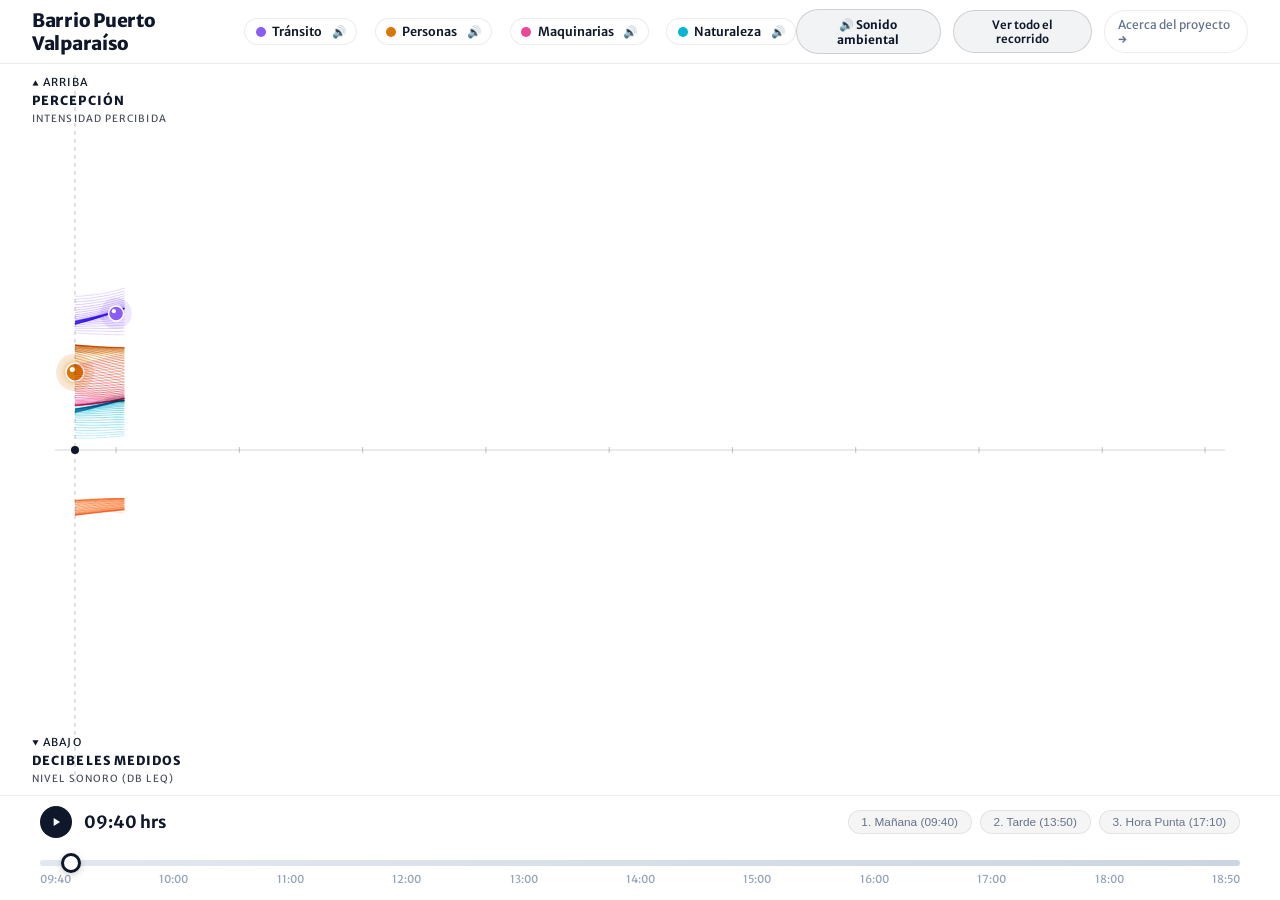
==== index.html @ 9176798b "feat: integracion de pistas de audio reales por categoria con modulacion dinamica y reproduccion sim" ====
<!DOCTYPE html>
<html lang="es">
<head>
  <meta charset="UTF-8">
  <meta name="viewport" content="width=device-width, initial-scale=1.0">
  <title>Entre lo que suena y lo que sentimos — Paisaje Sonoro Barrio Puerto</title>
  <link rel="preconnect" href="https://fonts.googleapis.com">
  <link rel="preconnect" href="https://fonts.gstatic.com" crossorigin>
  <link href="https://fonts.googleapis.com/css2?family=Merriweather+Sans:ital,wght@0,300..800;1,300..800&display=swap" rel="stylesheet">
  <link rel="stylesheet" href="css/style.css">
  <script src="assets/data/data.js" defer></script>
  <script src="js/script.js" defer></script>
</head>

<body>
  <div class="app-container">

    <!-- BARRA SUPERIOR MINIMALISTA -->
    <header class="top-header">
      <div class="brand-block">
        <h1 class="brand-title">Barrio Puerto Valparaíso</h1>
      </div>

      <!-- Leyenda de Categorías Sonoras con Filtro y Silenciador -->
      <nav class="top-categories-legend" aria-label="Categorías sonoras y silenciadores">
        <div class="cat-legend-item active" data-category="transito" title="Clic para silenciar o activar Tránsito (Vehículos, micros)" role="button" tabindex="0">
          <span class="cat-color-dot" style="background-color: var(--color-transito);"></span>
          <span class="cat-name">Tránsito</span>
          <span class="cat-sound-icon" id="sound-icon-transito">🔊</span>
        </div>
        <div class="cat-legend-item active" data-category="personas" title="Clic para silenciar o activar Personas (Voces, cantores, charlas)" role="button" tabindex="0">
          <span class="cat-color-dot" style="background-color: var(--color-personas);"></span>
          <span class="cat-name">Personas</span>
          <span class="cat-sound-icon" id="sound-icon-personas">🔊</span>
        </div>
        <div class="cat-legend-item active" data-category="maquinarias" title="Clic para silenciar o activar Maquinarias (Lanchas, grúas, cortinas)" role="button" tabindex="0">
          <span class="cat-color-dot" style="background-color: var(--color-maquinarias);"></span>
          <span class="cat-name">Maquinarias</span>
          <span class="cat-sound-icon" id="sound-icon-maquinarias">🔊</span>
        </div>
        <div class="cat-legend-item active" data-category="naturaleza" title="Clic para silenciar o activar Naturaleza (Oleaje, viento marino)" role="button" tabindex="0">
          <span class="cat-color-dot" style="background-color: var(--color-naturaleza);"></span>
          <span class="cat-name">Naturaleza</span>
          <span class="cat-sound-icon" id="sound-icon-naturaleza">🔊</span>
        </div>
      </nav>

      <div class="top-actions">
        <button id="btn-toggle-sound" class="btn-toggle-sound" title="Activar / Silenciar audio del paisaje sonoro">🔊 Sonido ambiental</button>
        <button id="btn-toggle-journey" class="btn-toggle-journey" title="Ver todo el recorrido completo del día">Ver todo el recorrido</button>
        <a href="about.html" class="btn-about-link">Acerca del proyecto →</a>
      </div>
    </header>

    <!-- LIENZO BLANCO CENTRAL: ONDAS DE ACUARELA Y NODOS -->
    <main class="watercolor-stage" id="stage-container">
      <canvas id="watercolor-canvas"></canvas>

      <!-- Referencias del Eje Central -->
      <aside class="axis-reference-labels" aria-hidden="true">
        <div class="axis-ref-top">
          <span>▲ ARRIBA</span>
          <strong>Percepción</strong>
          <span class="axis-sub-label">Intensidad Percibida</span>
        </div>
        <div class="axis-ref-bottom">
          <span>▼ ABAJO</span>
          <strong>Decibeles Medidos</strong>
          <span class="axis-sub-label">Nivel Sonoro (dB Leq)</span>
        </div>
      </aside>

      <!-- Tooltip Flotante al pasar el cursor sobre los Nodos (Ficha de Datos Completa) -->
      <article class="node-tooltip-card" id="node-tooltip" role="tooltip" aria-hidden="true">
        <header class="tooltip-header">
          <div class="tooltip-header-left">
            <span class="tooltip-id-badge" id="tooltip-id-badge">BP-01</span>
            <span class="tooltip-time" id="tooltip-time">10:35 hrs</span>
          </div>
          <span class="tooltip-sector" id="tooltip-sector">Muelle Prat</span>
        </header>

        <div class="tooltip-category-row">
          <div class="tooltip-category-tag" id="tooltip-category-tag">
            <span class="cat-color-dot" id="tooltip-cat-dot"></span>
            <span id="tooltip-cat-name">Tránsito</span>
          </div>
          <span class="tooltip-secondary-tag" id="tooltip-secondary-tag" style="display: none;"></span>
        </div>

        <div class="tooltip-source-box" id="tooltip-source-box">
          <span class="tooltip-meta-title">Fuente Sonora Registrada:</span>
          <p class="tooltip-fuente-name" id="tooltip-fuente-name">Paso de micros y camiones</p>
        </div>

        <div class="tooltip-intensity-stat" id="tooltip-intensity-box">
          <div class="tooltip-intensity-main">
            <span class="tooltip-meta-title">Intensidad Percibida:</span>
            <strong id="tooltip-intensity-level">Alta (Gran Calibre, 95 mm)</strong>
          </div>
          <span class="tooltip-percentage-text" id="tooltip-percentage-text">46.9% de las personas registraron este nivel</span>
        </div>

        <blockquote class="tooltip-quote" id="tooltip-quote">
          «Tránsito vehicular y lanchas de fondo...»
        </blockquote>

        <div class="tooltip-table-grid" id="tooltip-table-grid">
          <div class="tooltip-grid-item" id="tooltip-grid-flujo">
            <span class="tooltip-grid-label">Flujo urbano</span>
            <strong class="tooltip-grid-val" id="tooltip-flujo-val">Peatonal Medio • Vehicular Alto</strong>
          </div>
          <div class="tooltip-grid-item" id="tooltip-grid-instrumento">
            <span class="tooltip-grid-label">Sonómetro</span>
            <strong class="tooltip-grid-val" id="tooltip-instrumento-val">Decibel Meter</strong>
          </div>
        </div>

        <footer class="tooltip-db-compare">
          <div class="tooltip-db-meta">
            <span>Decibeles medidos:</span>
            <span class="tooltip-db-range" id="tooltip-db-range">Mín: 54.0 dB | Máx: 70.0 dB</span>
          </div>
          <strong class="tooltip-db-number" id="tooltip-db-val">62.0 dB</strong>
        </footer>
      </article>
    </main>

    <!-- SLIDER INFERIOR DE TIEMPO INTERACTIVO -->
    <footer class="timeline-slider-dock" aria-label="Control temporal de la visualización">
      
      <div class="slider-meta-controls">
        <div class="slider-play-group">
          <button id="btn-play-pause" class="btn-play-pause" aria-label="Reproducir línea temporal" title="Reproducir / Pausar">
            <svg id="play-icon" class="btn-play-icon" viewBox="0 0 24 24">
              <path d="M8 5v14l11-7z"/>
            </svg>
            <svg id="pause-icon" class="btn-play-icon" viewBox="0 0 24 24" style="display: none;">
              <path d="M6 19h4V5H6v14zm8-14v14h4V5h-4z"/>
            </svg>
          </button>
          <span class="current-time-readout" id="current-time-text">09:40 hrs</span>
        </div>

        <!-- Chips de Acceso a Momentos Clave del Día -->
        <div class="moments-chips" role="group" aria-label="Seleccionar franja horaria">
          <button class="moment-chip" data-time-target="09:40">1. Mañana (09:40)</button>
          <button class="moment-chip" data-time-target="13:50">2. Tarde (13:50)</button>
          <button class="moment-chip" data-time-target="17:10">3. Hora Punta (17:10)</button>
        </div>
      </div>

      <!-- Barra Deslizadora (Slider) -->
      <div class="slider-track-container">
        <input 
          type="range" 
          id="time-slider" 
          class="time-range-slider" 
          min="570" 
          max="1130" 
          step="2" 
          value="580" 
          aria-label="Deslizar horario del paisaje sonoro"
        >

        <div class="slider-time-ticks">
          <span class="tick-mark" data-val="580">09:40</span>
          <span class="tick-mark" data-val="600">10:00</span>
          <span class="tick-mark" data-val="660">11:00</span>
          <span class="tick-mark" data-val="720">12:00</span>
          <span class="tick-mark" data-val="780">13:00</span>
          <span class="tick-mark" data-val="840">14:00</span>
          <span class="tick-mark" data-val="900">15:00</span>
          <span class="tick-mark" data-val="960">16:00</span>
          <span class="tick-mark" data-val="1020">17:00</span>
          <span class="tick-mark" data-val="1080">18:00</span>
          <span class="tick-mark" data-val="1130">18:50</span>
        </div>
      </div>

    </footer>

    <!-- REPRODUCTORES DE AUDIO PROCEDURAL / AMBIENTAL DEL PAISAJE SONORO -->
    <div id="soundscape-audio-tracks" style="display: none;" aria-hidden="true">
      <audio id="audio-transito" preload="auto" loop src="assets/sonidos/video%20transito.mp3"></audio>
      <audio id="audio-personas" preload="auto" loop src="assets/sonidos/video%20personas%20sonido.mp3"></audio>
      <audio id="audio-maquinarias" preload="auto" loop src="assets/sonidos/video%20maquinarias.mp3"></audio>
      <audio id="audio-naturaleza" preload="auto" loop src="assets/sonidos/video%20naturaleza.mp3"></audio>
    </div>

  </div>
</body>
</html>
---- css/style.css ----
/* ==========================================================================
   PAISAJE SONORO DEL BARRIO PUERTO — VALPARAÍSO
   Ondas de Filamentos Generativos (Seda / Guilloché / Moiré)
   Una onda por tipo de sonido + Crecimiento temporal progresivo
   Tipografía Oficial: Merriweather Sans (con títulos en Negrita / Bold)
   ========================================================================== */

@import url('https://fonts.googleapis.com/css2?family=Merriweather+Sans:ital,wght@0,300..800;1,300..800&display=swap');

:root {
  --bg-canvas: #FFFFFF;
  --bg-surface: rgba(255, 255, 255, 0.96);
  --border-subtle: rgba(15, 23, 42, 0.08);
  --border-medium: rgba(15, 23, 42, 0.16);
  
  --text-main: #0F172A;
  --text-muted: #64748B;
  --text-light: #94A3B8;

  /* Paleta Oficial de Filamentos */
  --color-transito: #8B5CF6;     /* Morado Tránsito */
  --color-personas: #D97706;     /* Amarillo Mostaza Personas */
  --color-maquinarias: #EC4899;  /* Rosado Fucsia Maquinarias */
  --color-naturaleza: #06B6D4;   /* Cian Marino Naturaleza */
  --color-decibel: #F97316;      /* Naranja Acústico Decibeles */

  /* Tipografía Merriweather Sans unificada */
  --font-main: "Merriweather Sans", -apple-system, BlinkMacSystemFont, "Segoe UI", Roboto, sans-serif;
  --font-serif: "Merriweather Sans", sans-serif;
  --font-sans: "Merriweather Sans", -apple-system, BlinkMacSystemFont, "Segoe UI", Roboto, sans-serif;
  --font-mono: "Merriweather Sans", "SF Mono", "Fira Code", monospace;

  --transition-smooth: 0.25s cubic-bezier(0.16, 1, 0.3, 1);
  --radius-full: 9999px;
  --shadow-popup: 0 12px 32px -4px rgba(15, 23, 42, 0.16);
}

*, *::before, *::after {
  box-sizing: border-box;
  margin: 0;
  padding: 0;
}

html, body {
  width: 100%;
  height: 100%;
  overflow: hidden;
  background-color: var(--bg-canvas);
  color: var(--text-main);
  font-family: var(--font-main);
  -webkit-font-smoothing: antialiased;
}

h1, h2, h3, h4, h5, h6 {
  font-family: var(--font-main);
  font-weight: 700;
  letter-spacing: -0.015em;
}

.app-container {
  display: flex;
  flex-direction: column;
  width: 100vw;
  height: 100vh;
  position: relative;
  background: #FFFFFF;
}

/* ==========================================================================
   BARRA SUPERIOR MINIMALISTA
   ========================================================================== */
.top-header {
  position: absolute;
  top: 0;
  left: 0;
  right: 0;
  height: 64px;
  padding: 0 2rem;
  display: flex;
  align-items: center;
  justify-content: space-between;
  z-index: 30;
  background: rgba(255, 255, 255, 0.94);
  backdrop-filter: blur(10px);
  border-bottom: 1px solid var(--border-subtle);
}

.brand-block {
  display: flex;
  align-items: baseline;
  gap: 0.85rem;
}

.brand-title {
  font-family: var(--font-main);
  font-size: 1.15rem;
  font-weight: 800;
  color: var(--text-main);
  letter-spacing: -0.015em;
}

.brand-subtitle {
  font-family: var(--font-mono);
  font-size: 0.7rem;
  color: var(--text-muted);
  text-transform: uppercase;
  letter-spacing: 0.08em;
}

/* Filtros de Ondas por Categoría Sonora y Silenciadores */
.top-categories-legend {
  display: flex;
  align-items: center;
  gap: 1.1rem;
}

.cat-legend-item {
  display: flex;
  align-items: center;
  gap: 0.4rem;
  font-family: var(--font-main);
  font-size: 0.78rem;
  font-weight: 600;
  color: var(--text-main);
  cursor: pointer;
  user-select: none;
  padding: 0.3rem 0.65rem;
  border-radius: var(--radius-full);
  border: 1px solid var(--border-subtle);
  background: rgba(255, 255, 255, 0.8);
  transition: all var(--transition-smooth);
}

.cat-legend-item:hover {
  background: rgba(15, 23, 42, 0.05);
  border-color: var(--border-medium);
}

.cat-legend-item.inactive {
  opacity: 0.42;
  text-decoration: line-through;
  background: rgba(15, 23, 42, 0.04);
  border-color: transparent;
}

.cat-sound-icon {
  font-size: 0.72rem;
  margin-left: 0.2rem;
  transition: transform 0.2s ease, opacity 0.2s ease;
}

.cat-legend-item.inactive .cat-sound-icon {
  opacity: 0.4;
  filter: grayscale(1);
}

.cat-color-dot {
  width: 10px;
  height: 10px;
  border-radius: 50%;
  box-shadow: 0 0 0 2px rgba(255, 255, 255, 0.9);
}

.top-actions {
  display: flex;
  align-items: center;
  gap: 0.75rem;
}

/* Botón Activar / Silenciar Audio Master */
.btn-toggle-sound {
  font-family: var(--font-main);
  font-size: 0.74rem;
  font-weight: 700;
  color: var(--text-main);
  background: rgba(15, 23, 42, 0.05);
  border: 1px solid var(--border-medium);
  border-radius: var(--radius-full);
  padding: 0.4rem 0.85rem;
  cursor: pointer;
  display: inline-flex;
  align-items: center;
  gap: 0.35rem;
  transition: all var(--transition-smooth);
}

.btn-toggle-sound:hover {
  background: var(--text-main);
  color: #FFFFFF;
}

.btn-toggle-sound.muted {
  color: var(--text-muted);
  background: #FFFFFF;
  border-color: var(--border-subtle);
  opacity: 0.7;
}

/* Botón Ver Recorrido Completo */
.btn-toggle-journey {
  font-family: var(--font-mono);
  font-size: 0.72rem;
  font-weight: 600;
  color: var(--text-main);
  background: rgba(15, 23, 42, 0.05);
  border: 1px solid var(--border-medium);
  border-radius: var(--radius-full);
  padding: 0.4rem 0.9rem;
  cursor: pointer;
  transition: all var(--transition-smooth);
}

.btn-toggle-journey:hover {
  background: var(--text-main);
  color: #FFFFFF;
}

.btn-toggle-journey.active {
  background: var(--text-main);
  color: #FFFFFF;
}

.btn-about-link {
  font-family: var(--font-mono);
  font-size: 0.75rem;
  color: var(--text-muted);
  text-decoration: none;
  padding: 0.35rem 0.8rem;
  border: 1px solid var(--border-subtle);
  border-radius: var(--radius-full);
  background: #FFFFFF;
  transition: all var(--transition-smooth);
}

.btn-about-link:hover {
  color: var(--text-main);
  border-color: var(--border-medium);
}

/* ==========================================================================
   LIENZO CENTRAL PARA LAS ONDAS DE SEDA Y FILAMENTOS
   ========================================================================== */
.watercolor-stage {
  flex: 1;
  position: relative;
  width: 100%;
  height: calc(100vh - 105px);
  background: #FFFFFF;
  display: flex;
  align-items: center;
  justify-content: center;
}

#watercolor-canvas {
  position: absolute;
  inset: 0;
  width: 100%;
  height: 100%;
  display: block;
  cursor: crosshair;
}

/* Guías de Referencia Lateral (Textos completamente negros) */
.axis-reference-labels {
  position: absolute;
  left: 2rem;
  top: 75px;
  bottom: 115px;
  display: flex;
  flex-direction: column;
  justify-content: space-between;
  pointer-events: none;
  z-index: 10;
  font-family: var(--font-mono);
  font-size: 0.68rem;
  text-transform: uppercase;
  letter-spacing: 0.1em;
  color: #0F172A;
}

.axis-ref-top {
  display: flex;
  flex-direction: column;
  gap: 0.25rem;
  color: #0F172A;
}

.axis-ref-top span,
.axis-ref-top strong {
  color: #0F172A;
}

.axis-ref-top strong {
  font-weight: 800;
  font-size: 0.78rem;
}

.axis-ref-bottom {
  display: flex;
  flex-direction: column;
  gap: 0.25rem;
  color: #0F172A;
}

.axis-ref-bottom span,
.axis-ref-bottom strong {
  color: #0F172A;
}

.axis-ref-bottom strong {
  font-weight: 800;
  font-size: 0.78rem;
}

.axis-sub-label {
  font-size: 0.62rem;
  color: #0F172A;
  opacity: 0.75;
}

/* ==========================================================================
   TOOLTIP AL PASAR EL MOUSE SOBRE LOS NODOS (FICHA DE DATOS COMPLETA)
   ========================================================================== */
.node-tooltip-card {
  position: absolute;
  z-index: 50;
  width: 345px;
  background: rgba(255, 255, 255, 0.98);
  backdrop-filter: blur(16px);
  border: 1px solid var(--border-medium);
  border-radius: 12px;
  padding: 1.15rem 1.25rem;
  box-shadow: 0 14px 34px -4px rgba(15, 23, 42, 0.18);
  pointer-events: none;
  opacity: 0;
  transform: translateY(8px);
  transition: opacity 0.18s ease, transform 0.18s ease;
}

.node-tooltip-card.visible {
  opacity: 1;
  transform: translateY(0);
}

.tooltip-header {
  display: flex;
  justify-content: space-between;
  align-items: center;
  margin-bottom: 0.5rem;
  padding-bottom: 0.4rem;
  border-bottom: 1px solid var(--border-subtle);
}

.tooltip-header-left {
  display: flex;
  align-items: center;
  gap: 0.5rem;
}

.tooltip-id-badge {
  font-family: var(--font-mono);
  font-size: 0.68rem;
  font-weight: 800;
  color: #FFFFFF;
  background: #0F172A;
  padding: 0.2rem 0.55rem;
  border-radius: var(--radius-full);
  letter-spacing: 0.04em;
}

.tooltip-header-meta {
  display: flex;
  align-items: baseline;
  gap: 0.5rem;
}

.tooltip-time {
  font-family: var(--font-mono);
  font-size: 0.84rem;
  font-weight: 800;
  color: var(--text-main);
}

.tooltip-sector {
  font-size: 0.74rem;
  font-weight: 600;
  color: var(--text-muted);
}

.tooltip-category-row {
  display: flex;
  align-items: center;
  gap: 0.5rem;
  margin-bottom: 0.45rem;
}

.tooltip-category-tag {
  display: inline-flex;
  align-items: center;
  gap: 0.4rem;
  font-size: 0.85rem;
  font-weight: 800;
  color: var(--text-main);
}

.tooltip-secondary-tag {
  font-size: 0.68rem;
  color: var(--text-muted);
  background: rgba(15, 23, 42, 0.05);
  padding: 0.15rem 0.45rem;
  border-radius: 4px;
}

.tooltip-meta-title {
  display: block;
  font-size: 0.64rem;
  text-transform: uppercase;
  letter-spacing: 0.06em;
  color: var(--text-muted);
  font-weight: 700;
  margin-bottom: 0.15rem;
}

.tooltip-source-box {
  background: rgba(15, 23, 42, 0.03);
  padding: 0.4rem 0.65rem;
  border-radius: 6px;
  margin-bottom: 0.5rem;
}

.tooltip-fuente-name {
  font-size: 0.8rem;
  font-weight: 600;
  color: var(--text-main);
  line-height: 1.35;
}

.tooltip-intensity-stat {
  font-size: 0.84rem;
  color: var(--text-main);
  background: #F8FAFC;
  border: 1px solid var(--border-subtle);
  padding: 0.45rem 0.75rem;
  border-radius: 8px;
  margin-bottom: 0.55rem;
  line-height: 1.4;
}

.tooltip-intensity-main {
  margin-bottom: 0.2rem;
}

.tooltip-intensity-stat strong {
  color: #000000;
  font-weight: 800;
}

.tooltip-percentage-text {
  display: block;
  font-size: 0.72rem;
  color: var(--text-muted);
}

.tooltip-quote {
  font-family: var(--font-main);
  font-size: 0.84rem;
  font-style: italic;
  color: #334155;
  line-height: 1.4;
  margin-bottom: 0.55rem;
  padding: 0.4rem 0.6rem;
  border-left: 3px solid var(--color-transito);
  background: rgba(139, 92, 246, 0.04);
  border-radius: 0 6px 6px 0;
}

.tooltip-table-grid {
  display: grid;
  grid-template-columns: 1fr 1fr;
  gap: 0.45rem;
  margin-bottom: 0.55rem;
}

.tooltip-grid-item {
  background: #F8FAFC;
  border: 1px solid var(--border-subtle);
  border-radius: 6px;
  padding: 0.35rem 0.5rem;
  display: flex;
  flex-direction: column;
  gap: 0.1rem;
}

.tooltip-grid-label {
  font-size: 0.6rem;
  text-transform: uppercase;
  letter-spacing: 0.05em;
  color: var(--text-muted);
  font-weight: 700;
}

.tooltip-grid-val {
  font-size: 0.72rem;
  font-weight: 700;
  color: var(--text-main);
  white-space: nowrap;
  overflow: hidden;
  text-overflow: ellipsis;
}

.tooltip-db-compare {
  padding-top: 0.5rem;
  border-top: 1px dashed var(--border-subtle);
  display: flex;
  justify-content: space-between;
  align-items: center;
  font-size: 0.76rem;
  color: var(--text-muted);
}

.tooltip-db-meta {
  display: flex;
  flex-direction: column;
  gap: 0.15rem;
}

.tooltip-db-range {
  font-family: var(--font-mono);
  font-size: 0.68rem;
  color: var(--text-muted);
}

.tooltip-db-number {
  font-family: var(--font-mono);
  font-size: 1.15rem;
  font-weight: 800;
  color: var(--color-decibel);
}

/* ==========================================================================
   SLIDER INFERIOR DE TIEMPO
   ========================================================================== */
.timeline-slider-dock {
  position: absolute;
  bottom: 0;
  left: 0;
  right: 0;
  height: 105px;
  background: #FFFFFF;
  border-top: 1px solid var(--border-subtle);
  padding: 0.6rem 2.5rem 0.9rem;
  display: flex;
  flex-direction: column;
  justify-content: space-between;
  z-index: 40;
}

.slider-meta-controls {
  display: flex;
  align-items: center;
  justify-content: space-between;
  gap: 1rem;
}

.slider-play-group {
  display: flex;
  align-items: center;
  gap: 0.75rem;
}

.btn-play-pause {
  background: var(--text-main);
  color: #FFFFFF;
  border: none;
  width: 32px;
  height: 32px;
  border-radius: 50%;
  display: flex;
  align-items: center;
  justify-content: center;
  cursor: pointer;
  transition: transform var(--transition-smooth), background var(--transition-smooth);
}

.btn-play-pause:hover {
  transform: scale(1.06);
  background: #000000;
}

.btn-play-icon {
  width: 14px;
  height: 14px;
  fill: currentColor;
}

.current-time-readout {
  font-family: var(--font-mono);
  font-size: 1.05rem;
  font-weight: 700;
  color: var(--text-main);
}

.moments-chips {
  display: flex;
  align-items: center;
  gap: 0.5rem;
}

.moment-chip {
  background: rgba(15, 23, 42, 0.04);
  border: 1px solid var(--border-subtle);
  border-radius: var(--radius-full);
  padding: 0.25rem 0.8rem;
  font-size: 0.74rem;
  color: var(--text-muted);
  cursor: pointer;
  transition: all var(--transition-smooth);
}

.moment-chip:hover {
  background: #FFFFFF;
  border-color: var(--border-medium);
  color: var(--text-main);
}

.moment-chip.active {
  background: var(--text-main);
  color: #FFFFFF;
  border-color: var(--text-main);
}

.slider-track-container {
  position: relative;
  width: 100%;
  display: flex;
  flex-direction: column;
  gap: 0.35rem;
}

.time-range-slider {
  -webkit-appearance: none;
  appearance: none;
  width: 100%;
  height: 6px;
  background: linear-gradient(90deg, #E2E8F0 0%, #CBD5E1 100%);
  border-radius: var(--radius-full);
  outline: none;
  cursor: pointer;
}

.time-range-slider::-webkit-slider-thumb {
  -webkit-appearance: none;
  appearance: none;
  width: 20px;
  height: 20px;
  border-radius: 50%;
  background: #FFFFFF;
  border: 3px solid var(--text-main);
  box-shadow: 0 2px 6px rgba(0, 0, 0, 0.2);
  cursor: grab;
  transition: transform 0.15s ease;
}

.time-range-slider::-webkit-slider-thumb:hover {
  transform: scale(1.15);
}

.slider-time-ticks {
  display: flex;
  justify-content: space-between;
  width: 100%;
  font-family: var(--font-mono);
  font-size: 0.68rem;
  color: var(--text-light);
  user-select: none;
}

.tick-mark {
  cursor: pointer;
  transition: color var(--transition-smooth);
}

.tick-mark:hover {
  color: var(--text-main);
}

@media (max-width: 900px) {
  .top-header {
    padding: 0 1rem;
  }
  .brand-subtitle, .axis-reference-labels {
    display: none;
  }
  .timeline-slider-dock {
    padding: 0.5rem 1rem 0.75rem;
  }
  .moments-chips {
    display: none;
  }
}

/* ==========================================================================
   PÁGINA ACERCA DEL PROYECTO (ABOUT.HTML)
   ========================================================================== */
.about-page-layout {
  width: 100%;
  max-width: 880px;
  margin: 0 auto;
  padding: 3.5rem 2rem 6rem;
  height: 100vh;
  overflow-y: auto;
  box-sizing: border-box;
}

.about-header {
  margin-bottom: 3rem;
  padding-bottom: 2rem;
  border-bottom: 1px solid var(--border-subtle);
}

.about-nav-back {
  display: inline-flex;
  align-items: center;
  gap: 0.5rem;
  font-family: var(--font-main);
  font-size: 0.85rem;
  font-weight: 700;
  color: var(--color-transito);
  text-decoration: none;
  margin-bottom: 1.5rem;
  padding: 0.4rem 0.95rem;
  border-radius: var(--radius-full);
  background: rgba(139, 92, 246, 0.08);
  border: 1px solid rgba(139, 92, 246, 0.2);
  transition: all var(--transition-smooth);
}

.about-nav-back:hover {
  background: rgba(139, 92, 246, 0.16);
  transform: translateX(-3px);
}

.about-title {
  font-family: var(--font-main);
  font-size: 2.25rem;
  font-weight: 800; /* Bold */
  line-height: 1.25;
  color: var(--text-main);
  margin-bottom: 1.2rem;
  letter-spacing: -0.02em;
}

.about-lead {
  font-family: var(--font-main);
  font-size: 1.12rem;
  line-height: 1.65;
  color: var(--text-muted);
}

.about-section {
  margin-bottom: 3.5rem;
}

.about-section-heading {
  font-family: var(--font-main);
  font-size: 1.35rem;
  font-weight: 700; /* Bold */
  color: var(--text-main);
  margin-bottom: 1.2rem;
  letter-spacing: -0.015em;
}

.about-prose {
  font-family: var(--font-main);
  font-size: 0.98rem;
  line-height: 1.75;
  color: #334155;
  margin-bottom: 1.25rem;
}

.callout-box {
  background: #F8FAFC;
  border-left: 4px solid var(--color-transito);
  padding: 1.35rem 1.6rem;
  border-radius: 0 12px 12px 0;
  margin: 1.75rem 0;
  box-shadow: 0 2px 8px rgba(0, 0, 0, 0.03);
}

.callout-box p {
  font-family: var(--font-main);
  font-size: 1.08rem;
  line-height: 1.55;
  color: var(--text-main);
}

.callout-box strong {
  font-weight: 700;
}

.about-stats-grid {
  display: grid;
  grid-template-columns: repeat(auto-fit, minmax(180px, 1fr));
  gap: 1.25rem;
  margin: 1.75rem 0 2.25rem;
}

.about-stat-card {
  background: #F8FAFC;
  border: 1px solid var(--border-subtle);
  border-radius: 12px;
  padding: 1.35rem;
  text-align: left;
  transition: transform var(--transition-smooth), border-color var(--transition-smooth);
}

.about-stat-card:hover {
  transform: translateY(-2px);
  border-color: var(--border-medium);
}

.about-stat-num {
  font-family: var(--font-main);
  font-size: 2.3rem;
  font-weight: 800; /* Bold */
  color: var(--color-transito);
  line-height: 1;
  margin-bottom: 0.6rem;
}

.about-stat-label {
  font-family: var(--font-main);
  font-size: 0.82rem;
  line-height: 1.45;
  color: var(--text-muted);
}

.btn-secondary {
  display: inline-flex;
  align-items: center;
  gap: 0.5rem;
  font-family: var(--font-main);
  font-size: 0.88rem;
  font-weight: 700;
  color: #FFFFFF;
  background: var(--text-main);
  padding: 0.7rem 1.4rem;
  border-radius: var(--radius-full);
  text-decoration: none;
  transition: all var(--transition-smooth);
}

.btn-secondary:hover {
  background: #000000;
  transform: translateY(-2px);
  box-shadow: 0 4px 12px rgba(15, 23, 42, 0.15);
}
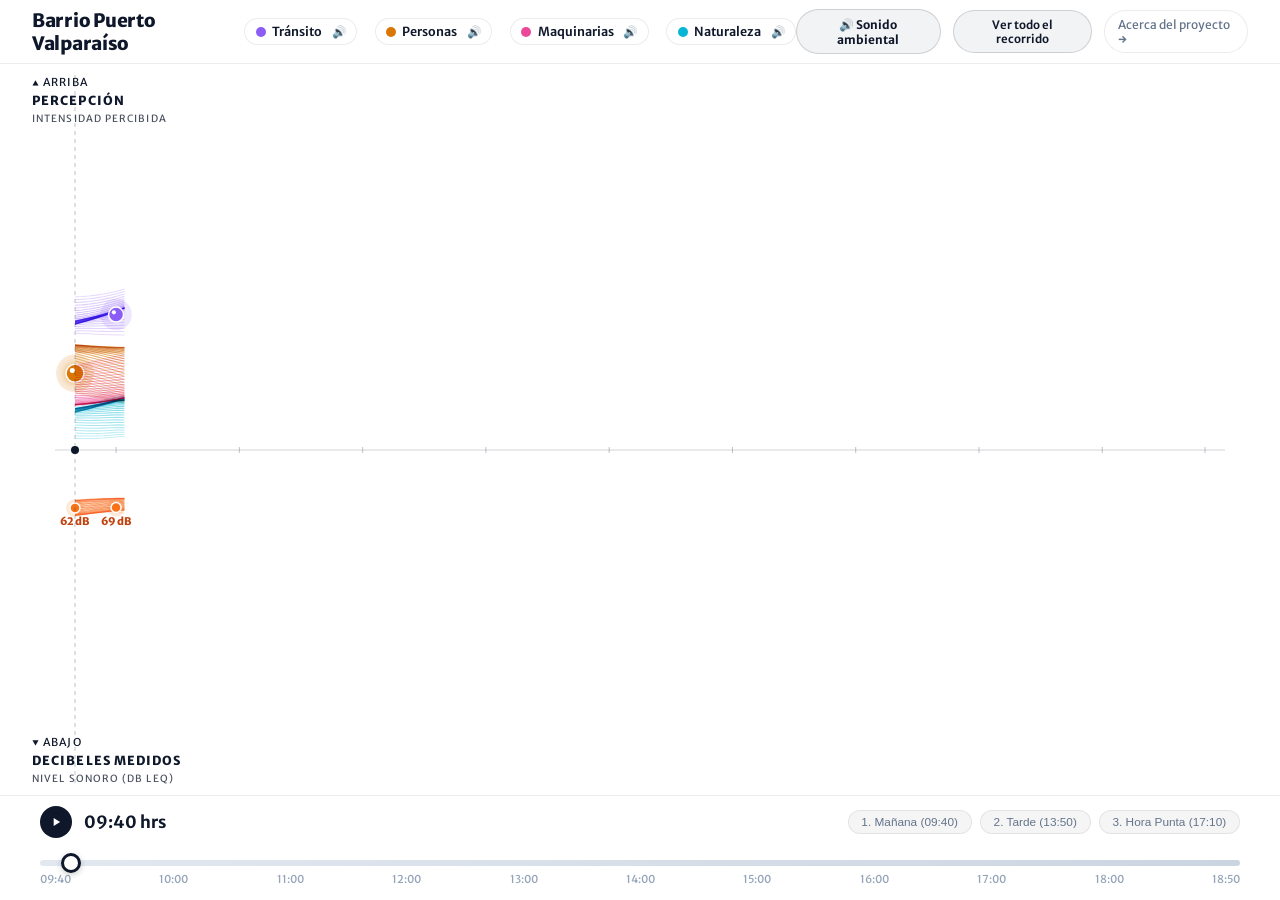
==== commit 6f032202: "refactor: simplificar tooltip de percepcion a sonido, hora, lugar y cantidad de personas, y traslada" ====
--- a/index.html
+++ b/index.html
@@ -70,59 +70,58 @@
         </div>
       </aside>
 
-      <!-- Tooltip Flotante al pasar el cursor sobre los Nodos (Ficha de Datos Completa) -->
+      <!-- Tooltip al pasar el cursor sobre los Nodos de Percepción -->
       <article class="node-tooltip-card" id="node-tooltip" role="tooltip" aria-hidden="true">
         <header class="tooltip-header">
-          <div class="tooltip-header-left">
-            <span class="tooltip-id-badge" id="tooltip-id-badge">BP-01</span>
-            <span class="tooltip-time" id="tooltip-time">10:35 hrs</span>
-          </div>
-          <span class="tooltip-sector" id="tooltip-sector">Muelle Prat</span>
-        </header>
-
-        <div class="tooltip-category-row">
           <div class="tooltip-category-tag" id="tooltip-category-tag">
             <span class="cat-color-dot" id="tooltip-cat-dot"></span>
             <span id="tooltip-cat-name">Tránsito</span>
           </div>
-          <span class="tooltip-secondary-tag" id="tooltip-secondary-tag" style="display: none;"></span>
+          <span class="tooltip-time" id="tooltip-time">10:35 hrs</span>
+        </header>
+
+        <div class="tooltip-row-simple">
+          <span class="tooltip-meta-label">Lugar:</span>
+          <strong class="tooltip-sector-val" id="tooltip-sector">Muelle Prat</strong>
         </div>
 
-        <div class="tooltip-source-box" id="tooltip-source-box">
-          <span class="tooltip-meta-title">Fuente Sonora Registrada:</span>
+        <div class="tooltip-row-simple" id="tooltip-source-box">
+          <span class="tooltip-meta-label">Sonido:</span>
           <p class="tooltip-fuente-name" id="tooltip-fuente-name">Paso de micros y camiones</p>
         </div>
 
         <div class="tooltip-intensity-stat" id="tooltip-intensity-box">
-          <div class="tooltip-intensity-main">
-            <span class="tooltip-meta-title">Intensidad Percibida:</span>
-            <strong id="tooltip-intensity-level">Alta (Gran Calibre, 95 mm)</strong>
+          <div class="tooltip-intensity-row">
+            <span class="tooltip-meta-label">Intensidad Percibida:</span>
+            <strong id="tooltip-intensity-level">Alta</strong>
           </div>
-          <span class="tooltip-percentage-text" id="tooltip-percentage-text">46.9% de las personas registraron este nivel</span>
+          <div class="tooltip-quantity-row">
+            <span class="tooltip-meta-label">Cantidad de personas:</span>
+            <strong class="tooltip-quantity-num" id="tooltip-quantity-val">15 personas</strong>
+          </div>
+        </div>
+      </article>
+
+      <!-- Tooltip para Nodos de Decibeles en las Ondas Inferiores -->
+      <article class="db-tooltip-card" id="db-tooltip" role="tooltip" aria-hidden="true">
+        <header class="tooltip-header">
+          <div class="tooltip-category-tag">
+            <span class="cat-color-dot" style="background-color: var(--color-decibeles);"></span>
+            <span>Decibeles Medidos</span>
+          </div>
+          <span class="tooltip-time" id="db-tooltip-time">10:35 hrs</span>
+        </header>
+
+        <div class="tooltip-row-simple">
+          <span class="tooltip-meta-label">Lugar:</span>
+          <strong class="tooltip-sector-val" id="db-tooltip-sector">Muelle Prat</strong>
         </div>
 
-        <blockquote class="tooltip-quote" id="tooltip-quote">
-          «Tránsito vehicular y lanchas de fondo...»
-        </blockquote>
-
-        <div class="tooltip-table-grid" id="tooltip-table-grid">
-          <div class="tooltip-grid-item" id="tooltip-grid-flujo">
-            <span class="tooltip-grid-label">Flujo urbano</span>
-            <strong class="tooltip-grid-val" id="tooltip-flujo-val">Peatonal Medio • Vehicular Alto</strong>
-          </div>
-          <div class="tooltip-grid-item" id="tooltip-grid-instrumento">
-            <span class="tooltip-grid-label">Sonómetro</span>
-            <strong class="tooltip-grid-val" id="tooltip-instrumento-val">Decibel Meter</strong>
-          </div>
+        <div class="db-tooltip-main">
+          <span class="tooltip-meta-label">Nivel Sonoro Medido:</span>
+          <strong class="db-tooltip-val" id="db-tooltip-val">68.0 dB</strong>
         </div>
-
-        <footer class="tooltip-db-compare">
-          <div class="tooltip-db-meta">
-            <span>Decibeles medidos:</span>
-            <span class="tooltip-db-range" id="tooltip-db-range">Mín: 54.0 dB | Máx: 70.0 dB</span>
-          </div>
-          <strong class="tooltip-db-number" id="tooltip-db-val">62.0 dB</strong>
-        </footer>
+        <div class="db-tooltip-range" id="db-tooltip-range">Rango medido: [54.0 dB — 76.0 dB]</div>
       </article>
     </main>
 
--- a/css/style.css
+++ b/css/style.css
@@ -1,4 +1,4 @@
-/* ==========================================================================
+﻿/* ==========================================================================
    PAISAJE SONORO DEL BARRIO PUERTO — VALPARAÍSO
    Ondas de Filamentos Generativos (Seda / Guilloché / Moiré)
    Una onda por tipo de sonido + Crecimiento temporal progresivo
@@ -319,25 +319,28 @@
 }
 
 /* ==========================================================================
-   TOOLTIP AL PASAR EL MOUSE SOBRE LOS NODOS (FICHA DE DATOS COMPLETA)
+   TOOLTIPS: PERCEPCIÓN (NODOS SUPERIORES) Y DECIBELES (ONDAS INFERIORES)
    ========================================================================== */
-.node-tooltip-card {
+.node-tooltip-card,
+.db-tooltip-card {
   position: absolute;
   z-index: 50;
-  width: 345px;
+  width: 275px;
   background: rgba(255, 255, 255, 0.98);
-  backdrop-filter: blur(16px);
+  backdrop-filter: blur(14px);
   border: 1px solid var(--border-medium);
-  border-radius: 12px;
-  padding: 1.15rem 1.25rem;
-  box-shadow: 0 14px 34px -4px rgba(15, 23, 42, 0.18);
+  border-radius: 10px;
+  padding: 0.9rem 1.05rem;
+  box-shadow: 0 12px 30px -4px rgba(15, 23, 42, 0.16);
   pointer-events: none;
   opacity: 0;
-  transform: translateY(8px);
+  transform: translateY(6px);
   transition: opacity 0.18s ease, transform 0.18s ease;
-}
-
-.node-tooltip-card.visible {
+  font-family: var(--font-main);
+}
+
+.node-tooltip-card.visible,
+.db-tooltip-card.visible {
   opacity: 1;
   transform: translateY(0);
 }
@@ -346,197 +349,113 @@
   display: flex;
   justify-content: space-between;
   align-items: center;
-  margin-bottom: 0.5rem;
-  padding-bottom: 0.4rem;
+  margin-bottom: 0.55rem;
+  padding-bottom: 0.45rem;
   border-bottom: 1px solid var(--border-subtle);
-}
-
-.tooltip-header-left {
-  display: flex;
-  align-items: center;
-  gap: 0.5rem;
-}
-
-.tooltip-id-badge {
-  font-family: var(--font-mono);
-  font-size: 0.68rem;
-  font-weight: 800;
-  color: #FFFFFF;
-  background: #0F172A;
-  padding: 0.2rem 0.55rem;
-  border-radius: var(--radius-full);
-  letter-spacing: 0.04em;
-}
-
-.tooltip-header-meta {
-  display: flex;
-  align-items: baseline;
-  gap: 0.5rem;
-}
-
-.tooltip-time {
-  font-family: var(--font-mono);
-  font-size: 0.84rem;
-  font-weight: 800;
-  color: var(--text-main);
-}
-
-.tooltip-sector {
-  font-size: 0.74rem;
-  font-weight: 600;
-  color: var(--text-muted);
-}
-
-.tooltip-category-row {
-  display: flex;
-  align-items: center;
-  gap: 0.5rem;
-  margin-bottom: 0.45rem;
 }
 
 .tooltip-category-tag {
   display: inline-flex;
   align-items: center;
   gap: 0.4rem;
-  font-size: 0.85rem;
-  font-weight: 800;
-  color: var(--text-main);
-}
-
-.tooltip-secondary-tag {
-  font-size: 0.68rem;
-  color: var(--text-muted);
-  background: rgba(15, 23, 42, 0.05);
-  padding: 0.15rem 0.45rem;
-  border-radius: 4px;
-}
-
-.tooltip-meta-title {
-  display: block;
-  font-size: 0.64rem;
-  text-transform: uppercase;
-  letter-spacing: 0.06em;
-  color: var(--text-muted);
-  font-weight: 700;
-  margin-bottom: 0.15rem;
-}
-
-.tooltip-source-box {
-  background: rgba(15, 23, 42, 0.03);
-  padding: 0.4rem 0.65rem;
-  border-radius: 6px;
-  margin-bottom: 0.5rem;
-}
-
-.tooltip-fuente-name {
+  font-size: 0.86rem;
+  font-weight: 800;
+  color: #0F172A;
+}
+
+.tooltip-time {
+  font-family: var(--font-mono);
+  font-size: 0.82rem;
+  font-weight: 800;
+  color: #0F172A;
+}
+
+.tooltip-row-simple {
+  display: flex;
+  align-items: baseline;
+  gap: 0.4rem;
+  margin-bottom: 0.4rem;
   font-size: 0.8rem;
-  font-weight: 600;
-  color: var(--text-main);
   line-height: 1.35;
 }
 
-.tooltip-intensity-stat {
-  font-size: 0.84rem;
-  color: var(--text-main);
-  background: #F8FAFC;
-  border: 1px solid var(--border-subtle);
-  padding: 0.45rem 0.75rem;
-  border-radius: 8px;
-  margin-bottom: 0.55rem;
-  line-height: 1.4;
-}
-
-.tooltip-intensity-main {
-  margin-bottom: 0.2rem;
-}
-
-.tooltip-intensity-stat strong {
-  color: #000000;
-  font-weight: 800;
-}
-
-.tooltip-percentage-text {
-  display: block;
-  font-size: 0.72rem;
-  color: var(--text-muted);
-}
-
-.tooltip-quote {
-  font-family: var(--font-main);
-  font-size: 0.84rem;
-  font-style: italic;
-  color: #334155;
-  line-height: 1.4;
-  margin-bottom: 0.55rem;
-  padding: 0.4rem 0.6rem;
-  border-left: 3px solid var(--color-transito);
-  background: rgba(139, 92, 246, 0.04);
-  border-radius: 0 6px 6px 0;
-}
-
-.tooltip-table-grid {
-  display: grid;
-  grid-template-columns: 1fr 1fr;
-  gap: 0.45rem;
-  margin-bottom: 0.55rem;
-}
-
-.tooltip-grid-item {
-  background: #F8FAFC;
-  border: 1px solid var(--border-subtle);
-  border-radius: 6px;
-  padding: 0.35rem 0.5rem;
-  display: flex;
-  flex-direction: column;
-  gap: 0.1rem;
-}
-
-.tooltip-grid-label {
-  font-size: 0.6rem;
+.tooltip-meta-label {
+  font-size: 0.65rem;
   text-transform: uppercase;
   letter-spacing: 0.05em;
   color: var(--text-muted);
   font-weight: 700;
-}
-
-.tooltip-grid-val {
-  font-size: 0.72rem;
-  font-weight: 700;
-  color: var(--text-main);
-  white-space: nowrap;
-  overflow: hidden;
-  text-overflow: ellipsis;
-}
-
-.tooltip-db-compare {
-  padding-top: 0.5rem;
-  border-top: 1px dashed var(--border-subtle);
+  flex-shrink: 0;
+}
+
+.tooltip-sector-val {
+  font-size: 0.82rem;
+  font-weight: 800;
+  color: #0F172A;
+}
+
+.tooltip-fuente-name {
+  font-size: 0.8rem;
+  font-weight: 600;
+  color: #0F172A;
+  margin: 0;
+}
+
+.tooltip-intensity-stat {
+  margin-top: 0.55rem;
+  padding: 0.55rem 0.75rem;
+  background: #F8FAFC;
+  border: 1px solid var(--border-subtle);
+  border-radius: 8px;
+  display: flex;
+  flex-direction: column;
+  gap: 0.35rem;
+}
+
+.tooltip-intensity-row,
+.tooltip-quantity-row {
   display: flex;
   justify-content: space-between;
   align-items: center;
-  font-size: 0.76rem;
-  color: var(--text-muted);
-}
-
-.tooltip-db-meta {
-  display: flex;
-  flex-direction: column;
-  gap: 0.15rem;
-}
-
-.tooltip-db-range {
+}
+
+.tooltip-intensity-row strong {
+  font-size: 0.86rem;
+  font-weight: 800;
+  color: #0F172A;
+}
+
+.tooltip-quantity-num {
+  font-size: 0.84rem;
+  font-weight: 800;
+  color: var(--color-personas);
+}
+
+/* Tarjeta de Decibeles (Ondas Inferiores) */
+.db-tooltip-card {
+  border-left: 3px solid var(--color-decibel);
+}
+
+.db-tooltip-main {
+  margin-top: 0.4rem;
+  margin-bottom: 0.25rem;
+  display: flex;
+  justify-content: space-between;
+  align-items: baseline;
+}
+
+.db-tooltip-val {
+  font-family: var(--font-mono);
+  font-size: 1.25rem;
+  font-weight: 800;
+  color: var(--color-decibel);
+}
+
+.db-tooltip-range {
   font-family: var(--font-mono);
   font-size: 0.68rem;
   color: var(--text-muted);
 }
-
-.tooltip-db-number {
-  font-family: var(--font-mono);
-  font-size: 1.15rem;
-  font-weight: 800;
-  color: var(--color-decibel);
-}
-
 /* ==========================================================================
    SLIDER INFERIOR DE TIEMPO
    ========================================================================== */
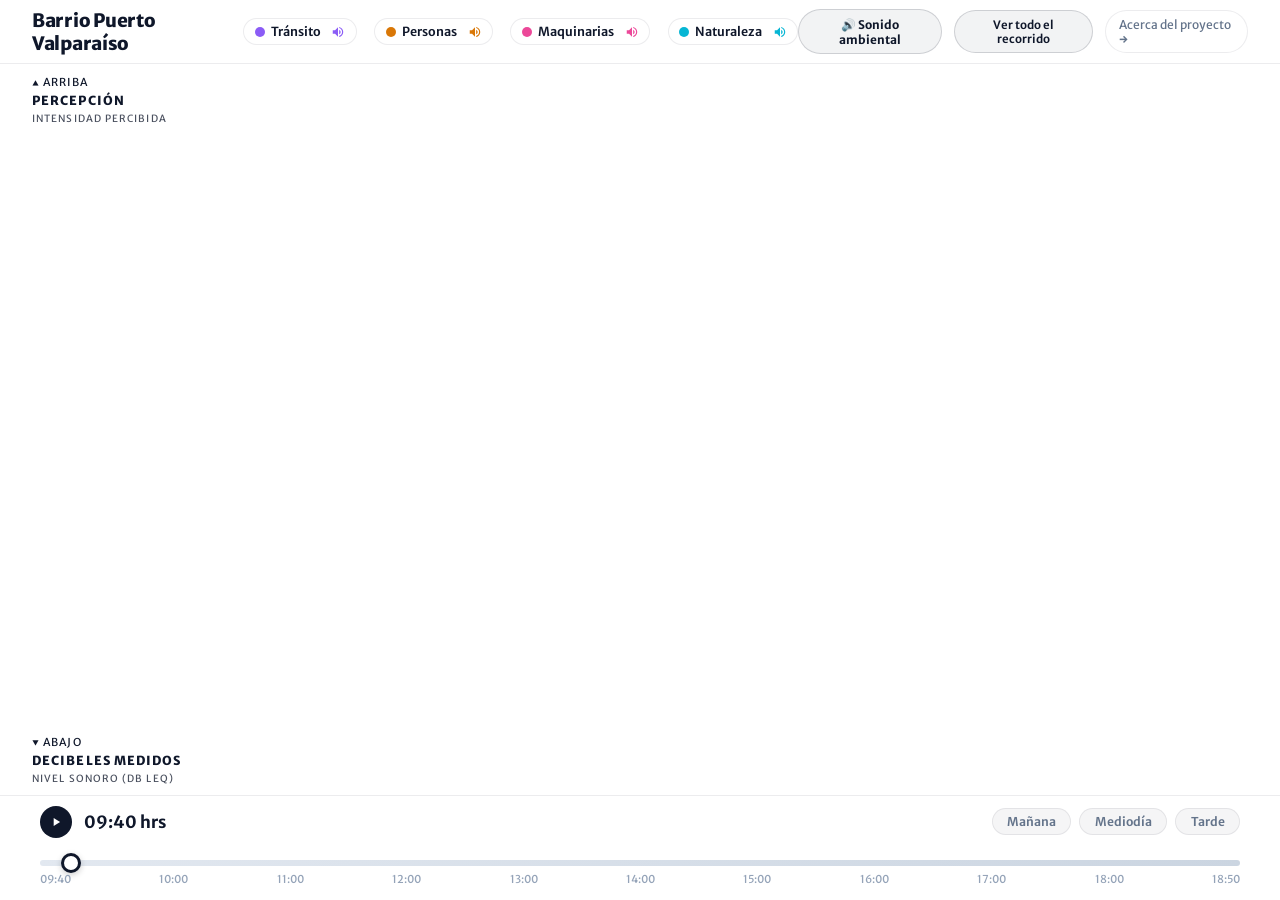
==== commit 7aa657e2: "Ajuste de chips inferiores (Mañana, Mediodía, Tarde), íconos de sonido coloreados sin tachado, y ape" ====
--- a/index.html
+++ b/index.html
@@ -1,4 +1,4 @@
-<!DOCTYPE html>
+﻿<!DOCTYPE html>
 <html lang="es">
 <head>
   <meta charset="UTF-8">
@@ -26,22 +26,30 @@
         <div class="cat-legend-item active" data-category="transito" title="Clic para silenciar o activar Tránsito (Vehículos, micros)" role="button" tabindex="0">
           <span class="cat-color-dot" style="background-color: var(--color-transito);"></span>
           <span class="cat-name">Tránsito</span>
-          <span class="cat-sound-icon" id="sound-icon-transito">🔊</span>
+          <span class="cat-sound-icon" id="sound-icon-transito">
+            <svg viewBox="0 0 24 24" width="14" height="14" fill="currentColor" aria-hidden="true"><path d="M3 9v6h4l5 5V4L7 9H3zm13.5 3c0-1.77-1.02-3.29-2.5-4.03v8.05c1.48-.73 2.5-2.25 2.5-4.02zM14 3.23v2.06c2.89.86 5 3.54 5 6.71s-2.11 5.85-5 6.71v2.06c4.01-.91 7-4.49 7-8.77s-2.99-7.86-7-8.77z"/></svg>
+          </span>
         </div>
         <div class="cat-legend-item active" data-category="personas" title="Clic para silenciar o activar Personas (Voces, cantores, charlas)" role="button" tabindex="0">
           <span class="cat-color-dot" style="background-color: var(--color-personas);"></span>
           <span class="cat-name">Personas</span>
-          <span class="cat-sound-icon" id="sound-icon-personas">🔊</span>
+          <span class="cat-sound-icon" id="sound-icon-personas">
+            <svg viewBox="0 0 24 24" width="14" height="14" fill="currentColor" aria-hidden="true"><path d="M3 9v6h4l5 5V4L7 9H3zm13.5 3c0-1.77-1.02-3.29-2.5-4.03v8.05c1.48-.73 2.5-2.25 2.5-4.02zM14 3.23v2.06c2.89.86 5 3.54 5 6.71s-2.11 5.85-5 6.71v2.06c4.01-.91 7-4.49 7-8.77s-2.99-7.86-7-8.77z"/></svg>
+          </span>
         </div>
         <div class="cat-legend-item active" data-category="maquinarias" title="Clic para silenciar o activar Maquinarias (Lanchas, grúas, cortinas)" role="button" tabindex="0">
           <span class="cat-color-dot" style="background-color: var(--color-maquinarias);"></span>
           <span class="cat-name">Maquinarias</span>
-          <span class="cat-sound-icon" id="sound-icon-maquinarias">🔊</span>
+          <span class="cat-sound-icon" id="sound-icon-maquinarias">
+            <svg viewBox="0 0 24 24" width="14" height="14" fill="currentColor" aria-hidden="true"><path d="M3 9v6h4l5 5V4L7 9H3zm13.5 3c0-1.77-1.02-3.29-2.5-4.03v8.05c1.48-.73 2.5-2.25 2.5-4.02zM14 3.23v2.06c2.89.86 5 3.54 5 6.71s-2.11 5.85-5 6.71v2.06c4.01-.91 7-4.49 7-8.77s-2.99-7.86-7-8.77z"/></svg>
+          </span>
         </div>
         <div class="cat-legend-item active" data-category="naturaleza" title="Clic para silenciar o activar Naturaleza (Oleaje, viento marino)" role="button" tabindex="0">
           <span class="cat-color-dot" style="background-color: var(--color-naturaleza);"></span>
           <span class="cat-name">Naturaleza</span>
-          <span class="cat-sound-icon" id="sound-icon-naturaleza">🔊</span>
+          <span class="cat-sound-icon" id="sound-icon-naturaleza">
+            <svg viewBox="0 0 24 24" width="14" height="14" fill="currentColor" aria-hidden="true"><path d="M3 9v6h4l5 5V4L7 9H3zm13.5 3c0-1.77-1.02-3.29-2.5-4.03v8.05c1.48-.73 2.5-2.25 2.5-4.02zM14 3.23v2.06c2.89.86 5 3.54 5 6.71s-2.11 5.85-5 6.71v2.06c4.01-.91 7-4.49 7-8.77s-2.99-7.86-7-8.77z"/></svg>
+          </span>
         </div>
       </nav>
 
@@ -143,9 +151,9 @@
 
         <!-- Chips de Acceso a Momentos Clave del Día -->
         <div class="moments-chips" role="group" aria-label="Seleccionar franja horaria">
-          <button class="moment-chip" data-time-target="09:40">1. Mañana (09:40)</button>
-          <button class="moment-chip" data-time-target="13:50">2. Tarde (13:50)</button>
-          <button class="moment-chip" data-time-target="17:10">3. Hora Punta (17:10)</button>
+          <button class="moment-chip" data-time-target="09:40">Mañana</button>
+          <button class="moment-chip" data-time-target="13:00">Mediodía</button>
+          <button class="moment-chip" data-time-target="17:10">Tarde</button>
         </div>
       </div>
 
--- a/css/style.css
+++ b/css/style.css
@@ -1,4 +1,4 @@
-﻿/* ==========================================================================
+/* ==========================================================================
    PAISAJE SONORO DEL BARRIO PUERTO — VALPARAÍSO
    Ondas de Filamentos Generativos (Seda / Guilloché / Moiré)
    Una onda por tipo de sonido + Crecimiento temporal progresivo
@@ -22,7 +22,8 @@
   --color-personas: #D97706;     /* Amarillo Mostaza Personas */
   --color-maquinarias: #EC4899;  /* Rosado Fucsia Maquinarias */
   --color-naturaleza: #06B6D4;   /* Cian Marino Naturaleza */
-  --color-decibel: #F97316;      /* Naranja Acústico Decibeles */
+  --color-decibel: #DC2626;      /* Rojo Acústico Decibeles */
+  --color-decibeles: #DC2626;    /* Rojo Acústico Decibeles */
 
   /* Tipografía Merriweather Sans unificada */
   --font-main: "Merriweather Sans", -apple-system, BlinkMacSystemFont, "Segoe UI", Roboto, sans-serif;
@@ -138,20 +139,44 @@
 
 .cat-legend-item.inactive {
   opacity: 0.42;
-  text-decoration: line-through;
-  background: rgba(15, 23, 42, 0.04);
+  background: rgba(15, 23, 42, 0.03);
   border-color: transparent;
 }
 
 .cat-sound-icon {
-  font-size: 0.72rem;
-  margin-left: 0.2rem;
+  display: inline-flex;
+  align-items: center;
+  justify-content: center;
+  margin-left: 0.25rem;
+  line-height: 1;
+}
+
+.cat-sound-icon svg {
+  width: 14px;
+  height: 14px;
+  fill: currentColor;
   transition: transform 0.2s ease, opacity 0.2s ease;
 }
 
+/* Colores de íconos de sonido según categoría */
+.cat-legend-item[data-category="transito"] .cat-sound-icon {
+  color: var(--color-transito);
+}
+
+.cat-legend-item[data-category="personas"] .cat-sound-icon {
+  color: var(--color-personas);
+}
+
+.cat-legend-item[data-category="maquinarias"] .cat-sound-icon {
+  color: var(--color-maquinarias);
+}
+
+.cat-legend-item[data-category="naturaleza"] .cat-sound-icon {
+  color: var(--color-naturaleza);
+}
+
 .cat-legend-item.inactive .cat-sound-icon {
-  opacity: 0.4;
-  filter: grayscale(1);
+  opacity: 0.5;
 }
 
 .cat-color-dot {
@@ -428,7 +453,7 @@
 .tooltip-quantity-num {
   font-size: 0.84rem;
   font-weight: 800;
-  color: var(--color-personas);
+  /* Color asignado dinámicamente según el tipo de sonido */
 }
 
 /* Tarjeta de Decibeles (Ondas Inferiores) */
@@ -523,19 +548,21 @@
   display: flex;
   align-items: center;
   gap: 0.5rem;
+  margin-left: auto;
 }
 
 .moment-chip {
   background: rgba(15, 23, 42, 0.04);
   border: 1px solid var(--border-subtle);
   border-radius: var(--radius-full);
-  padding: 0.25rem 0.8rem;
-  font-size: 0.74rem;
+  padding: 0.3rem 0.9rem;
+  font-family: var(--font-main);
+  font-size: 0.76rem;
+  font-weight: 600;
   color: var(--text-muted);
   cursor: pointer;
   transition: all var(--transition-smooth);
 }
-
 .moment-chip:hover {
   background: #FFFFFF;
   border-color: var(--border-medium);
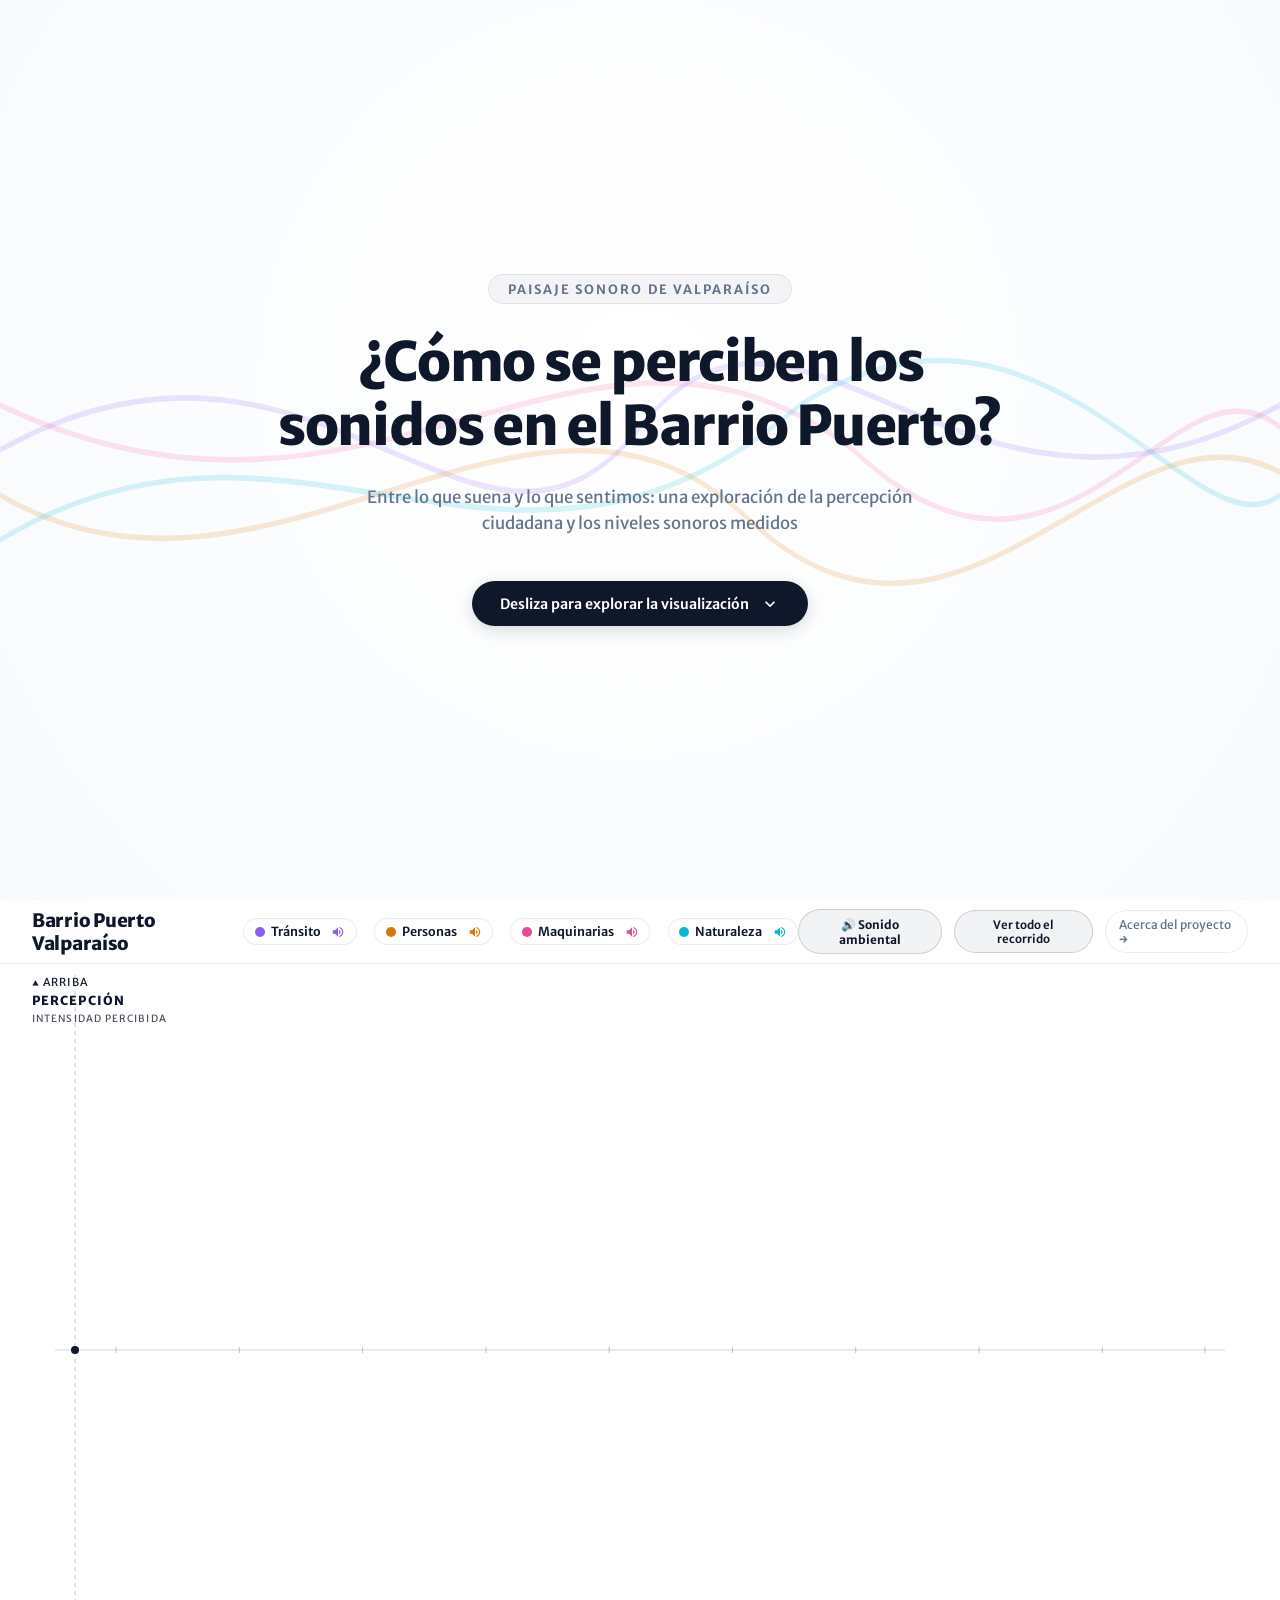
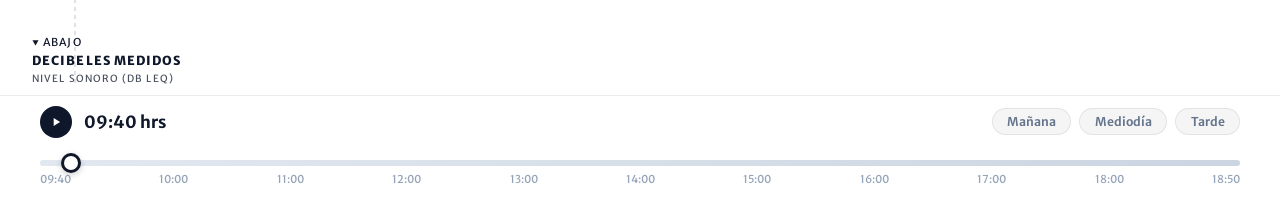
==== commit d2dcf300: "Incorporar pantalla inicial con pregunta central y transicion fluida al deslizar hacia la visualizac" ====
--- a/index.html
+++ b/index.html
@@ -1,4 +1,4 @@
-﻿<!DOCTYPE html>
+<!DOCTYPE html>
 <html lang="es">
 <head>
   <meta charset="UTF-8">
@@ -13,7 +13,33 @@
 </head>
 
 <body>
-  <div class="app-container">
+    <!-- PANTALLA 1: PREGUNTA CENTRAL INTRODUCTORIA -->
+  <section class="intro-screen" id="intro-screen" aria-label="Introducción al paisaje sonoro">
+    <div class="intro-bg-waves" aria-hidden="true">
+      <svg viewBox="0 0 1200 400" preserveAspectRatio="none" class="intro-wave-svg">
+        <path d="M0,200 C300,120 450,280 600,190 C750,100 900,260 1200,180" fill="none" stroke="rgba(139, 92, 246, 0.22)" stroke-width="2.5"/>
+        <path d="M0,220 C250,290 500,140 700,230 C900,320 1050,170 1200,210" fill="none" stroke="rgba(217, 119, 6, 0.22)" stroke-width="2.5"/>
+        <path d="M0,180 C350,260 550,110 800,200 C1000,290 1100,150 1200,190" fill="none" stroke="rgba(236, 72, 153, 0.20)" stroke-width="2.5"/>
+        <path d="M0,240 C280,160 480,290 750,180 C980,110 1120,250 1200,220" fill="none" stroke="rgba(6, 182, 212, 0.22)" stroke-width="2.5"/>
+      </svg>
+    </div>
+
+    <div class="intro-center-box">
+      <span class="intro-eyebrow">Paisaje Sonoro de Valparaíso</span>
+      <h1 class="intro-question">¿Cómo se perciben los sonidos en el Barrio Puerto?</h1>
+      <p class="intro-subtitle">Entre lo que suena y lo que sentimos: una exploración de la percepción ciudadana y los niveles sonoros medidos</p>
+
+      <button class="intro-scroll-pill" id="btn-scroll-to-vis" aria-label="Deslizar hacia la visualización">
+        <span class="pill-text">Desliza para explorar la visualización</span>
+        <svg class="pill-arrow" viewBox="0 0 24 24" width="20" height="20" fill="currentColor" aria-hidden="true">
+          <path d="M7.41 8.59L12 13.17l4.59-4.58L18 10l-6 6-6-6 1.41-1.41z"/>
+        </svg>
+      </button>
+    </div>
+  </section>
+
+  <!-- PANTALLA 2: VISUALIZACIÓN INTERACTIVA COMPLETA -->
+  <div class="app-container" id="visualization-app">
 
     <!-- BARRA SUPERIOR MINIMALISTA -->
     <header class="top-header">
@@ -100,12 +126,12 @@
 
         <div class="tooltip-intensity-stat" id="tooltip-intensity-box">
           <div class="tooltip-intensity-row">
-            <span class="tooltip-meta-label">Intensidad Percibida:</span>
+            <span class="tooltip-meta-label">Intensidad percibida:</span>
             <strong id="tooltip-intensity-level">Alta</strong>
           </div>
           <div class="tooltip-quantity-row">
             <span class="tooltip-meta-label">Cantidad de personas:</span>
-            <strong class="tooltip-quantity-num" id="tooltip-quantity-val">15 personas</strong>
+            <strong class="tooltip-quantity-num" id="tooltip-quantity-val">15</strong>
           </div>
         </div>
       </article>
@@ -197,4 +223,4 @@
 
   </div>
 </body>
-</html>+</html>
--- a/css/style.css
+++ b/css/style.css
@@ -42,20 +42,161 @@
   padding: 0;
 }
 
-html, body {
+html {
   width: 100%;
   height: 100%;
-  overflow: hidden;
+  scroll-behavior: smooth;
+  scroll-snap-type: y mandatory;
+  overflow-x: hidden;
+  overflow-y: scroll;
+}
+
+body {
+  width: 100%;
+  min-height: 100%;
+  margin: 0;
+  padding: 0;
   background-color: var(--bg-canvas);
   color: var(--text-main);
   font-family: var(--font-main);
   -webkit-font-smoothing: antialiased;
+  overflow-x: hidden;
 }
 
 h1, h2, h3, h4, h5, h6 {
   font-family: var(--font-main);
   font-weight: 700;
   letter-spacing: -0.015em;
+}
+
+/* ==========================================================================
+   PANTALLA 1: PREGUNTA INTRODUCTORIA AL CENTRO
+   ========================================================================== */
+.intro-screen {
+  width: 100vw;
+  height: 100vh;
+  min-height: 100vh;
+  display: flex;
+  align-items: center;
+  justify-content: center;
+  position: relative;
+  background: radial-gradient(circle at 50% 42%, #FFFFFF 0%, #F8FAFC 100%);
+  padding: 2.5rem 2rem;
+  box-sizing: border-box;
+  text-align: center;
+  scroll-snap-align: start;
+  scroll-snap-stop: always;
+  overflow: hidden;
+}
+
+.intro-bg-waves {
+  position: absolute;
+  top: 0;
+  left: 0;
+  right: 0;
+  bottom: 0;
+  pointer-events: none;
+  opacity: 0.75;
+  z-index: 1;
+}
+
+.intro-wave-svg {
+  width: 100%;
+  height: 100%;
+  object-fit: cover;
+}
+
+.intro-center-box {
+  position: relative;
+  z-index: 2;
+  max-width: 860px;
+  display: flex;
+  flex-direction: column;
+  align-items: center;
+  gap: 1.6rem;
+  animation: fadeInIntro 1.1s cubic-bezier(0.16, 1, 0.3, 1);
+}
+
+.intro-eyebrow {
+  font-family: var(--font-main);
+  font-size: 0.8rem;
+  font-weight: 700;
+  text-transform: uppercase;
+  letter-spacing: 0.16em;
+  color: var(--text-muted);
+  background: rgba(15, 23, 42, 0.04);
+  padding: 0.4rem 1.15rem;
+  border-radius: var(--radius-full);
+  border: 1px solid var(--border-subtle);
+}
+
+.intro-question {
+  font-family: var(--font-main);
+  font-size: clamp(2.1rem, 4.8vw, 3.4rem);
+  font-weight: 800;
+  line-height: 1.18;
+  color: var(--text-main);
+  margin: 0;
+  letter-spacing: -0.025em;
+  text-wrap: balance;
+}
+
+.intro-subtitle {
+  font-family: var(--font-main);
+  font-size: 1.05rem;
+  font-weight: 400;
+  color: var(--text-muted);
+  margin: 0;
+  max-width: 620px;
+  line-height: 1.55;
+}
+
+.intro-scroll-pill {
+  margin-top: 1.2rem;
+  display: inline-flex;
+  align-items: center;
+  gap: 0.65rem;
+  background: var(--text-main);
+  color: #FFFFFF;
+  border: none;
+  padding: 0.8rem 1.75rem;
+  border-radius: var(--radius-full);
+  font-family: var(--font-main);
+  font-size: 0.88rem;
+  font-weight: 600;
+  cursor: pointer;
+  box-shadow: 0 4px 16px rgba(15, 23, 42, 0.15);
+  transition: all var(--transition-smooth);
+}
+
+.intro-scroll-pill:hover {
+  transform: translateY(-2px);
+  box-shadow: 0 8px 24px rgba(15, 23, 42, 0.22);
+  background: #000000;
+}
+
+.pill-arrow {
+  animation: bounceDown 1.8s infinite ease-in-out;
+}
+
+@keyframes bounceDown {
+  0%, 100% {
+    transform: translateY(0);
+  }
+  50% {
+    transform: translateY(5px);
+  }
+}
+
+@keyframes fadeInIntro {
+  from {
+    opacity: 0;
+    transform: translateY(22px);
+  }
+  to {
+    opacity: 1;
+    transform: translateY(0);
+  }
 }
 
 .app-container {
@@ -63,8 +204,12 @@
   flex-direction: column;
   width: 100vw;
   height: 100vh;
+  min-height: 100vh;
   position: relative;
   background: #FFFFFF;
+  scroll-snap-align: start;
+  scroll-snap-stop: always;
+  overflow: hidden;
 }
 
 /* ==========================================================================
@@ -440,8 +585,18 @@
 .tooltip-intensity-row,
 .tooltip-quantity-row {
   display: flex;
-  justify-content: space-between;
-  align-items: center;
+  align-items: baseline;
+  gap: 0.5rem;
+}
+
+.tooltip-intensity-row .tooltip-meta-label,
+.tooltip-quantity-row .tooltip-meta-label {
+  width: 140px;
+  min-width: 140px;
+  flex-shrink: 0;
+  font-size: 0.76rem;
+  color: var(--text-muted);
+  font-weight: 500;
 }
 
 .tooltip-intensity-row strong {
@@ -451,10 +606,11 @@
 }
 
 .tooltip-quantity-num {
-  font-size: 0.84rem;
+  font-size: 0.86rem;
   font-weight: 800;
   /* Color asignado dinámicamente según el tipo de sonido */
 }
+
 
 /* Tarjeta de Decibeles (Ondas Inferiores) */
 .db-tooltip-card {
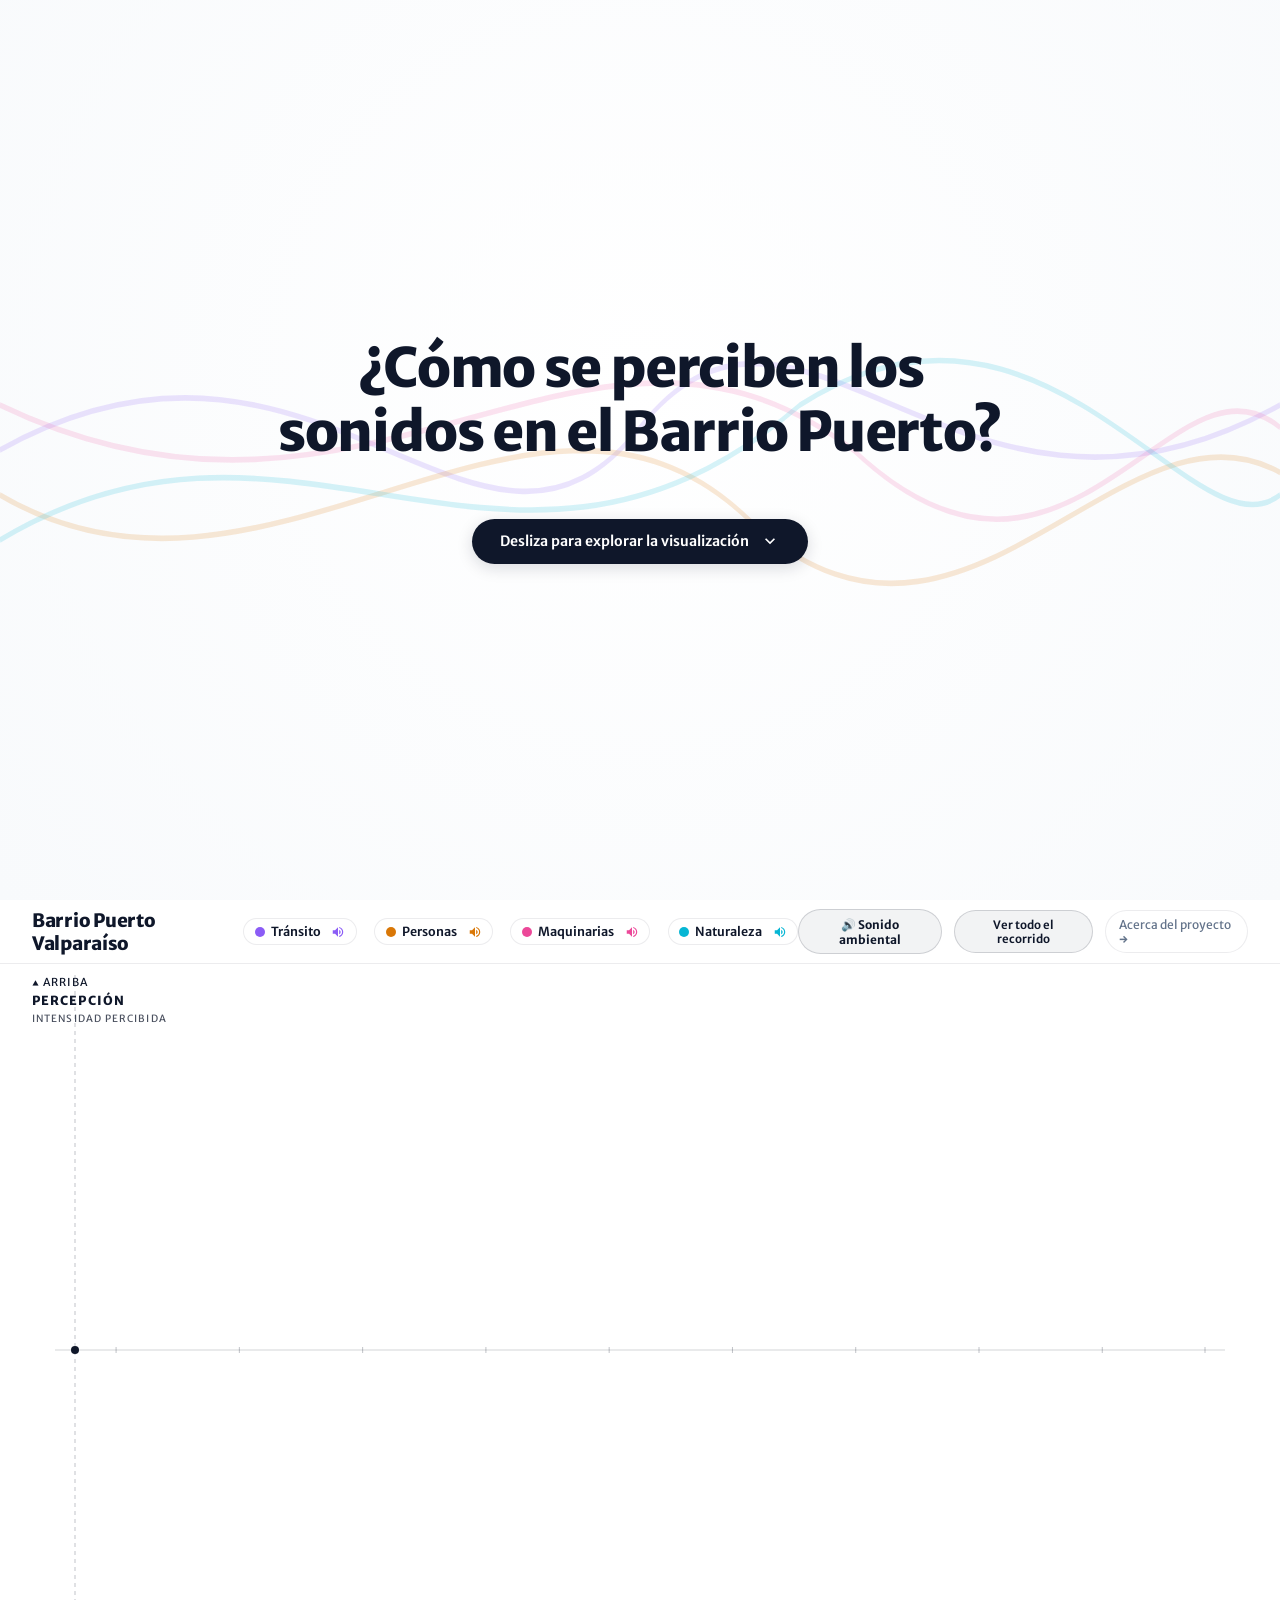
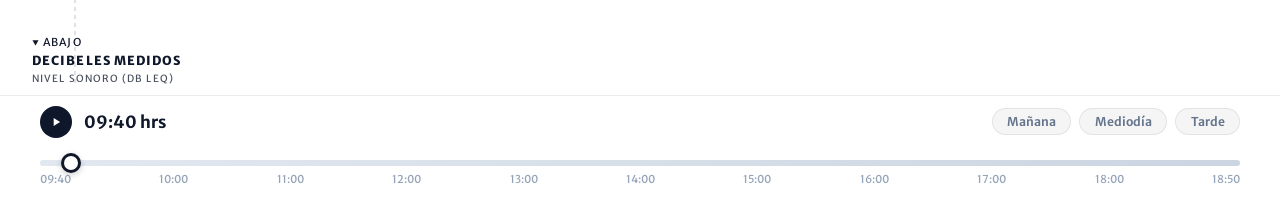
==== commit 0ac9b0cc: "Eliminar globo de paisaje sonoro y subtitulo bajo la pregunta en la pantalla inicial" ====
--- a/index.html
+++ b/index.html
@@ -25,9 +25,7 @@
     </div>
 
     <div class="intro-center-box">
-      <span class="intro-eyebrow">Paisaje Sonoro de Valparaíso</span>
       <h1 class="intro-question">¿Cómo se perciben los sonidos en el Barrio Puerto?</h1>
-      <p class="intro-subtitle">Entre lo que suena y lo que sentimos: una exploración de la percepción ciudadana y los niveles sonoros medidos</p>
 
       <button class="intro-scroll-pill" id="btn-scroll-to-vis" aria-label="Deslizar hacia la visualización">
         <span class="pill-text">Desliza para explorar la visualización</span>
--- a/css/style.css
+++ b/css/style.css
@@ -113,7 +113,7 @@
   display: flex;
   flex-direction: column;
   align-items: center;
-  gap: 1.6rem;
+  gap: 2.2rem;
   animation: fadeInIntro 1.1s cubic-bezier(0.16, 1, 0.3, 1);
 }
 
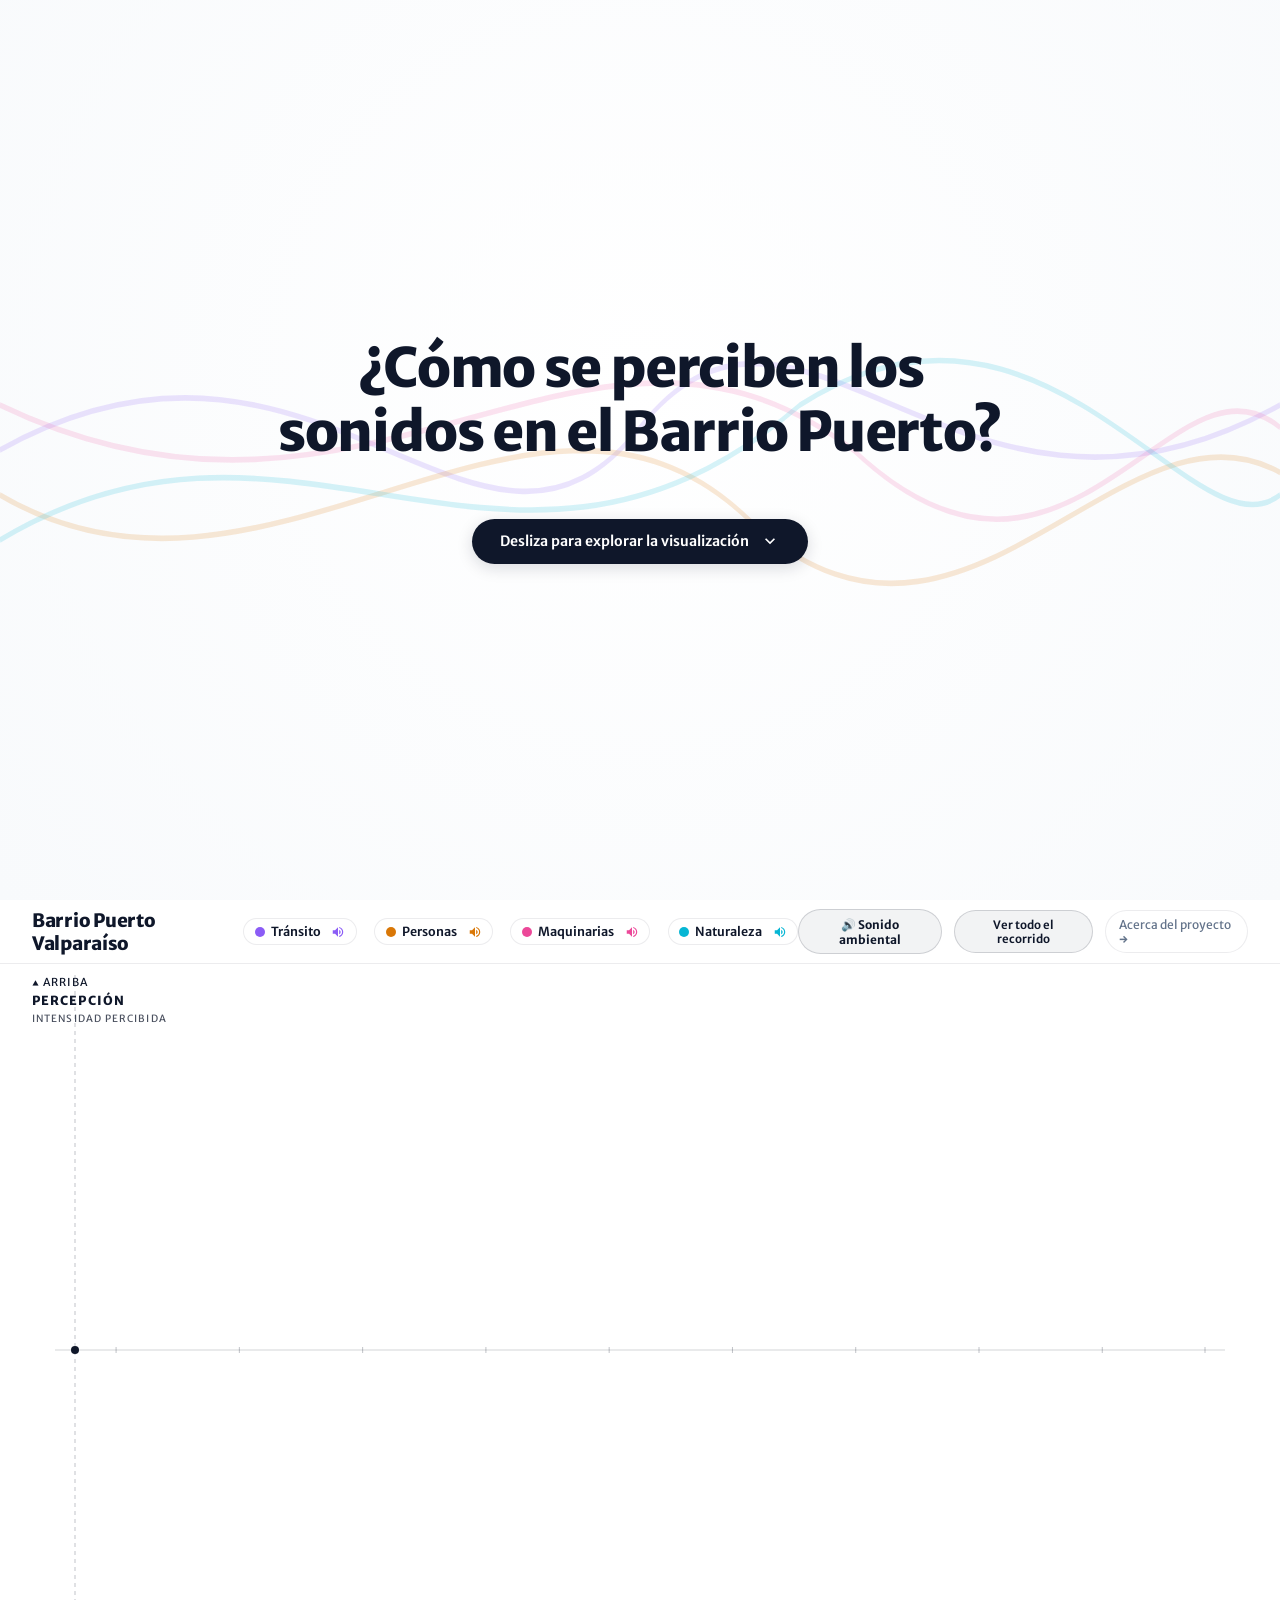
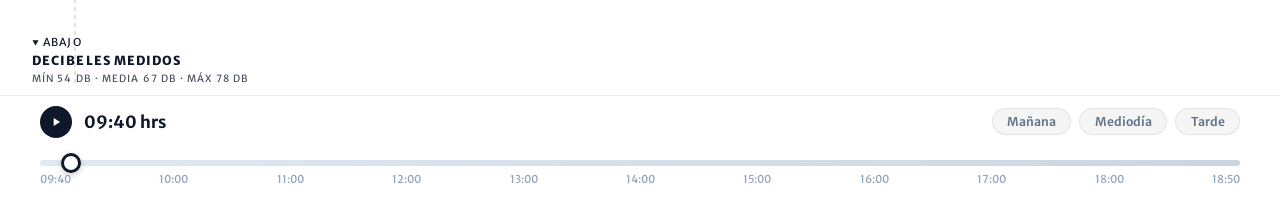
==== commit 4efc3f00: "Confinar estrictamente ejes superior e inferior sobre y bajo midY, y calibrar escala de decibeles se" ====
--- a/index.html
+++ b/index.html
@@ -98,7 +98,7 @@
         <div class="axis-ref-bottom">
           <span>▼ ABAJO</span>
           <strong>Decibeles Medidos</strong>
-          <span class="axis-sub-label">Nivel Sonoro (dB Leq)</span>
+          <span class="axis-sub-label">Mín 54 dB · Media 67 dB · Máx 78 dB</span>
         </div>
       </aside>
 
@@ -153,7 +153,7 @@
           <span class="tooltip-meta-label">Nivel Sonoro Medido:</span>
           <strong class="db-tooltip-val" id="db-tooltip-val">68.0 dB</strong>
         </div>
-        <div class="db-tooltip-range" id="db-tooltip-range">Rango medido: [54.0 dB — 76.0 dB]</div>
+        <div class="db-tooltip-range" id="db-tooltip-range">Rango medido: [54.0 dB — 78.0 dB] · Promedio: 67.1 dB</div>
       </article>
     </main>
 
